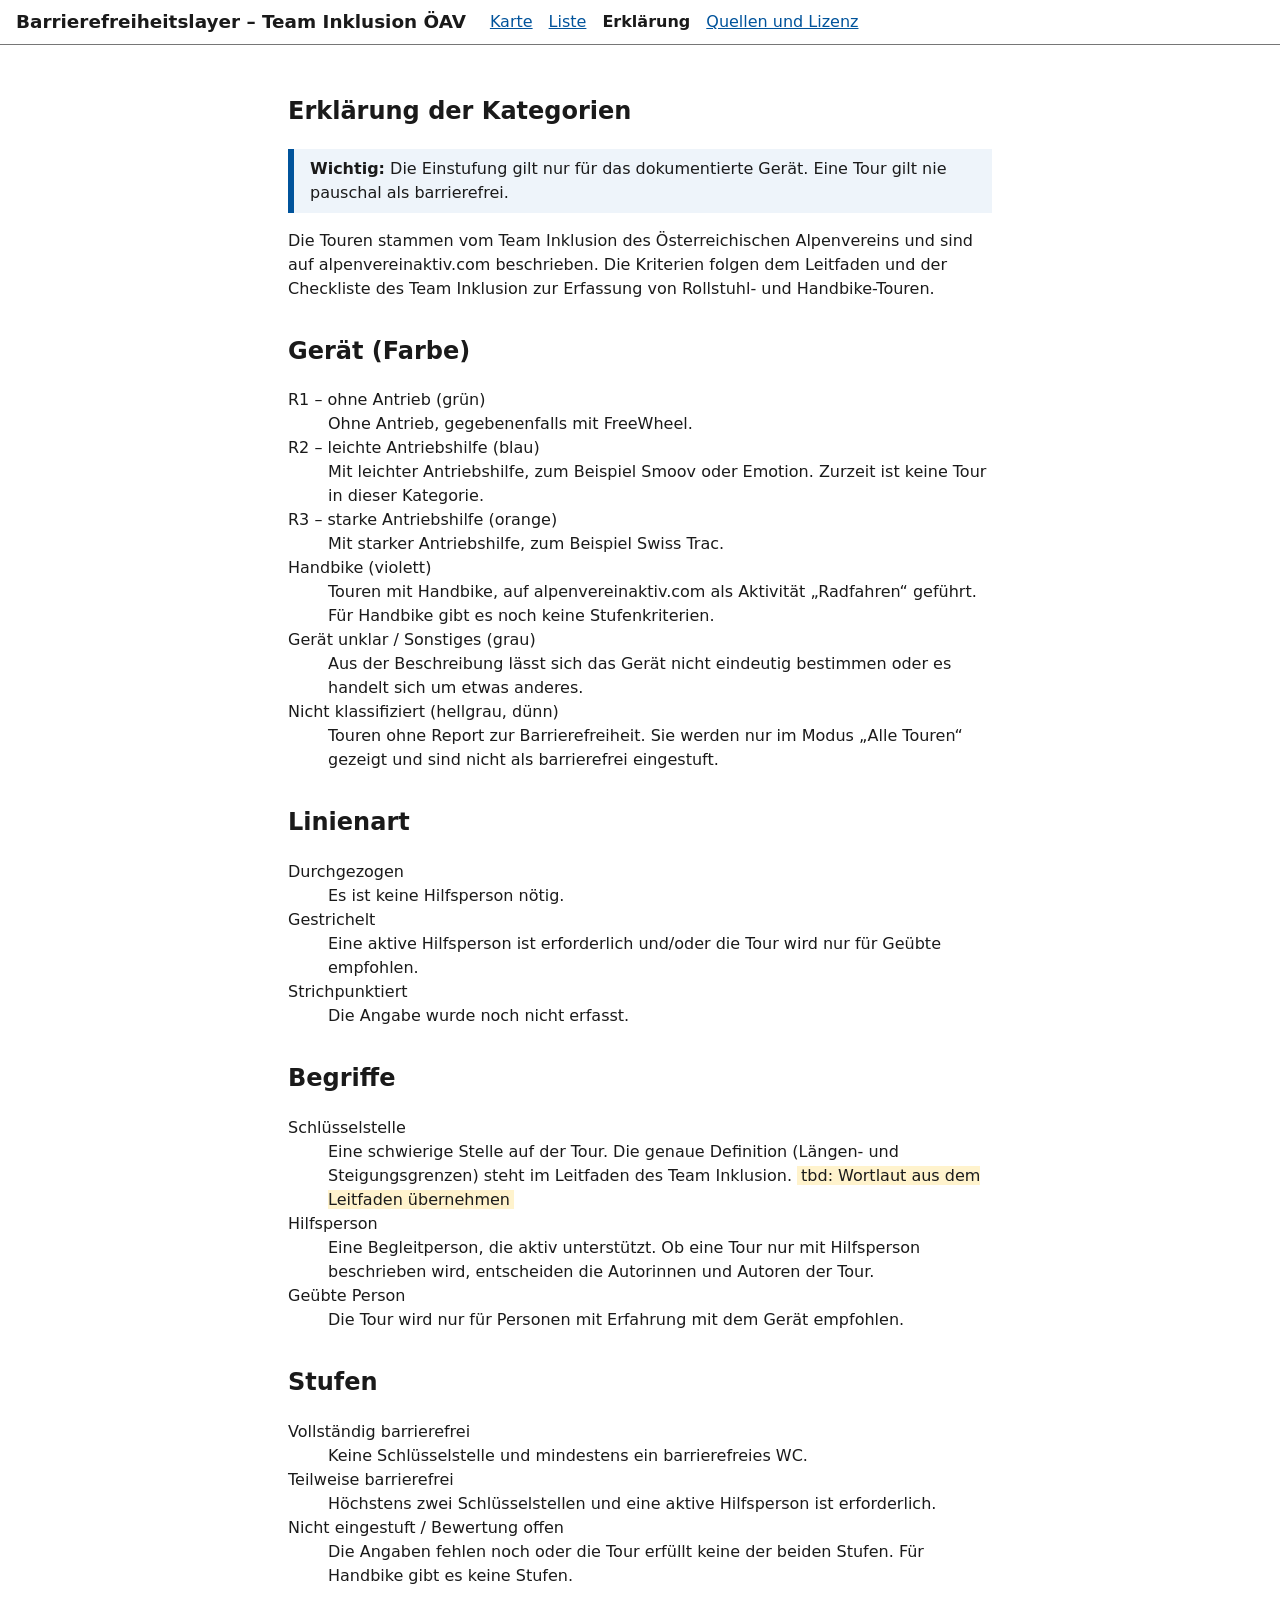
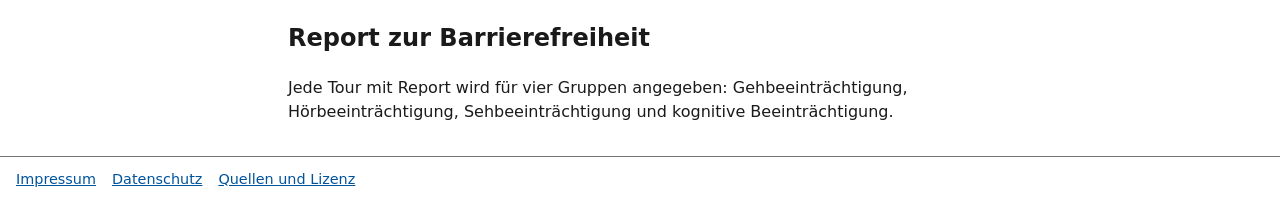
==== web/erklaerung.html @ cc4b8acf "Website-Demo Barrierefreiheitslayer: Karte, Liste, Web-Export, Doku - web/: Karte (Leaflet, OSM), Li" ====
<!DOCTYPE html>
<html lang="de">
<head>
<meta charset="utf-8">
<meta name="viewport" content="width=device-width, initial-scale=1">
<title>Erklärung der Kategorien – Barrierefreiheitslayer Team Inklusion ÖAV</title>
<link rel="stylesheet" href="style.css">
</head>
<body>
<main id="inhalt" class="text" tabindex="-1">
<h2>Erklärung der Kategorien</h2>
<p class="hinweis"><strong>Wichtig:</strong> Die Einstufung gilt nur für das dokumentierte Gerät. Eine Tour gilt nie pauschal als barrierefrei.</p>
<p>Die Touren stammen vom Team Inklusion des Österreichischen Alpenvereins und sind auf alpenvereinaktiv.com beschrieben. Die Kriterien folgen dem Leitfaden und der Checkliste des Team Inklusion zur Erfassung von Rollstuhl- und Handbike-Touren.</p>
<h2>Gerät (Farbe)</h2>
<dl>
<dt>R1 – ohne Antrieb (grün)</dt><dd>Ohne Antrieb, gegebenenfalls mit FreeWheel.</dd>
<dt>R2 – leichte Antriebshilfe (blau)</dt><dd>Mit leichter Antriebshilfe, zum Beispiel Smoov oder Emotion. Zurzeit ist keine Tour in dieser Kategorie.</dd>
<dt>R3 – starke Antriebshilfe (orange)</dt><dd>Mit starker Antriebshilfe, zum Beispiel Swiss Trac.</dd>
<dt>Handbike (violett)</dt><dd>Touren mit Handbike, auf alpenvereinaktiv.com als Aktivität „Radfahren“ geführt. Für Handbike gibt es noch keine Stufenkriterien.</dd>
<dt>Gerät unklar / Sonstiges (grau)</dt><dd>Aus der Beschreibung lässt sich das Gerät nicht eindeutig bestimmen oder es handelt sich um etwas anderes.</dd>
<dt>Nicht klassifiziert (hellgrau, dünn)</dt><dd>Touren ohne Report zur Barrierefreiheit. Sie werden nur im Modus „Alle Touren“ gezeigt und sind nicht als barrierefrei eingestuft.</dd>
</dl>
<h2>Linienart</h2>
<dl>
<dt>Durchgezogen</dt><dd>Es ist keine Hilfsperson nötig.</dd>
<dt>Gestrichelt</dt><dd>Eine aktive Hilfsperson ist erforderlich und/oder die Tour wird nur für Geübte empfohlen.</dd>
<dt>Strichpunktiert</dt><dd>Die Angabe wurde noch nicht erfasst.</dd>
</dl>
<h2>Begriffe</h2>
<dl>
<dt>Schlüsselstelle</dt><dd>Eine schwierige Stelle auf der Tour. Die genaue Definition (Längen- und Steigungsgrenzen) steht im Leitfaden des Team Inklusion. <span class="tbd">tbd: Wortlaut aus dem Leitfaden übernehmen</span></dd>
<dt>Hilfsperson</dt><dd>Eine Begleitperson, die aktiv unterstützt. Ob eine Tour nur mit Hilfsperson beschrieben wird, entscheiden die Autorinnen und Autoren der Tour.</dd>
<dt>Geübte Person</dt><dd>Die Tour wird nur für Personen mit Erfahrung mit dem Gerät empfohlen.</dd>
</dl>
<h2>Stufen</h2>
<dl>
<dt>Vollständig barrierefrei</dt><dd>Keine Schlüsselstelle und mindestens ein barrierefreies WC.</dd>
<dt>Teilweise barrierefrei</dt><dd>Höchstens zwei Schlüsselstellen und eine aktive Hilfsperson ist erforderlich.</dd>
<dt>Nicht eingestuft / Bewertung offen</dt><dd>Die Angaben fehlen noch oder die Tour erfüllt keine der beiden Stufen. Für Handbike gibt es keine Stufen.</dd>
</dl>
<h2>Report zur Barrierefreiheit</h2>
<p>Jede Tour mit Report wird für vier Gruppen angegeben: Gehbeeinträchtigung, Hörbeeinträchtigung, Sehbeeinträchtigung und kognitive Beeinträchtigung.</p>
</main>
<script src="common.js"></script>
<script>seiteAufbauen("erklaerung.html");</script>
</body>
</html>
---- web/style.css ----
:root { --fg:#1a1a1a; --bg:#fff; --akzent:#00539b; --rand:#767676; --fokus:#ffbf00; }
* { box-sizing: border-box; }
body { margin:0; font:1rem/1.5 system-ui, -apple-system, "Segoe UI", Roboto, sans-serif; color:var(--fg); background:var(--bg); }
a { color:var(--akzent); }
a:focus-visible, button:focus-visible, input:focus-visible, select:focus-visible, summary:focus-visible, th button:focus-visible {
  outline:3px solid var(--fokus); outline-offset:2px; box-shadow:0 0 0 5px #000; }
.skip { position:absolute; left:.5rem; top:-4rem; background:#000; color:#fff; padding:.5rem 1rem; z-index:3000; }
.skip:focus { top:.5rem; }
header.site { display:flex; flex-wrap:wrap; align-items:center; gap:.5rem 1.5rem; padding:.5rem 1rem; border-bottom:1px solid var(--rand); }
header.site h1 { font-size:1.15rem; margin:0; }
header.site nav ul { display:flex; flex-wrap:wrap; gap:.25rem 1rem; list-style:none; margin:0; padding:0; }
nav a[aria-current="page"] { font-weight:700; text-decoration:none; color:var(--fg); }
footer.site { padding:.75rem 1rem; border-top:1px solid var(--rand); font-size:.9rem; }
footer.site ul { display:flex; flex-wrap:wrap; gap:.25rem 1rem; list-style:none; margin:0; padding:0; }
main.text { max-width:46rem; margin:0 auto; padding:1rem; }
main.text h2 { margin-top:2rem; }
.hinweis { border-left:6px solid var(--akzent); background:#eef4fa; padding:.5rem 1rem; }
.entwurf { background:#fff3cd; border:1px solid #7a5c00; padding:.25rem .5rem; margin:.25rem 0; }
.tbd { background:#fff3cd; padding:0 .25rem; }

/* Kartenseite */
body.karte { display:flex; flex-direction:column; height:100vh; height:100dvh; }
body.karte .layout { flex:1; display:flex; min-height:0; }
#steuerung { width:21rem; max-width:40%; overflow:auto; padding:.75rem 1rem; border-right:1px solid var(--rand); }
#steuerung fieldset { border:1px solid var(--rand); margin:0 0 .75rem; padding:.5rem .75rem; }
#steuerung legend { font-weight:700; padding:0 .25rem; }
#steuerung label { display:block; margin:.25rem 0; }
#map { flex:1; min-width:0; }
#zaehlung { font-weight:700; }
.legende { list-style:none; padding:0; margin:0; }
.legende li { display:flex; align-items:center; gap:.5rem; margin:.25rem 0; }
.legende svg { flex:none; }
.notiz { font-size:.9rem; }
.leaflet-popup-content { font-size:.95rem; line-height:1.4; }
.leaflet-popup-content h3 { margin:0 0 .25rem; font-size:1.05rem; }
.leaflet-popup-content dl { margin:.25rem 0; display:grid; grid-template-columns:auto 1fr; gap:0 .5rem; }
.leaflet-popup-content dt { font-weight:700; }
.leaflet-popup-content dd { margin:0; }
.leaflet-container a { color:var(--akzent); }
@media (max-width: 700px) {
  body.karte .layout { flex-direction:column-reverse; }
  #steuerung { width:100%; max-width:none; max-height:42%; border-right:0; border-top:1px solid var(--rand); }
  #map { min-height:50%; }
}

/* Liste */
main.liste { padding:1rem; }
.filterleiste { display:flex; flex-wrap:wrap; gap:.5rem 1.5rem; align-items:flex-end; margin-bottom:1rem; }
.filterleiste fieldset { border:1px solid var(--rand); }
.tabellenrahmen { overflow-x:auto; }
table { border-collapse:collapse; width:100%; }
th, td { border:1px solid var(--rand); padding:.4rem .6rem; text-align:left; vertical-align:top; }
th { background:#f0f0f0; }
th button { all:unset; cursor:pointer; font-weight:700; padding:.1rem .2rem; }
.chip { display:inline-block; width:1rem; height:1rem; border-radius:50%; vertical-align:-.15rem; margin-right:.3rem; border:1px solid #000; }
.sr-only { position:absolute; width:1px; height:1px; overflow:hidden; clip:rect(0 0 0 0); white-space:nowrap; }
@media (prefers-reduced-motion: reduce) { * { transition:none !important; animation:none !important; } }
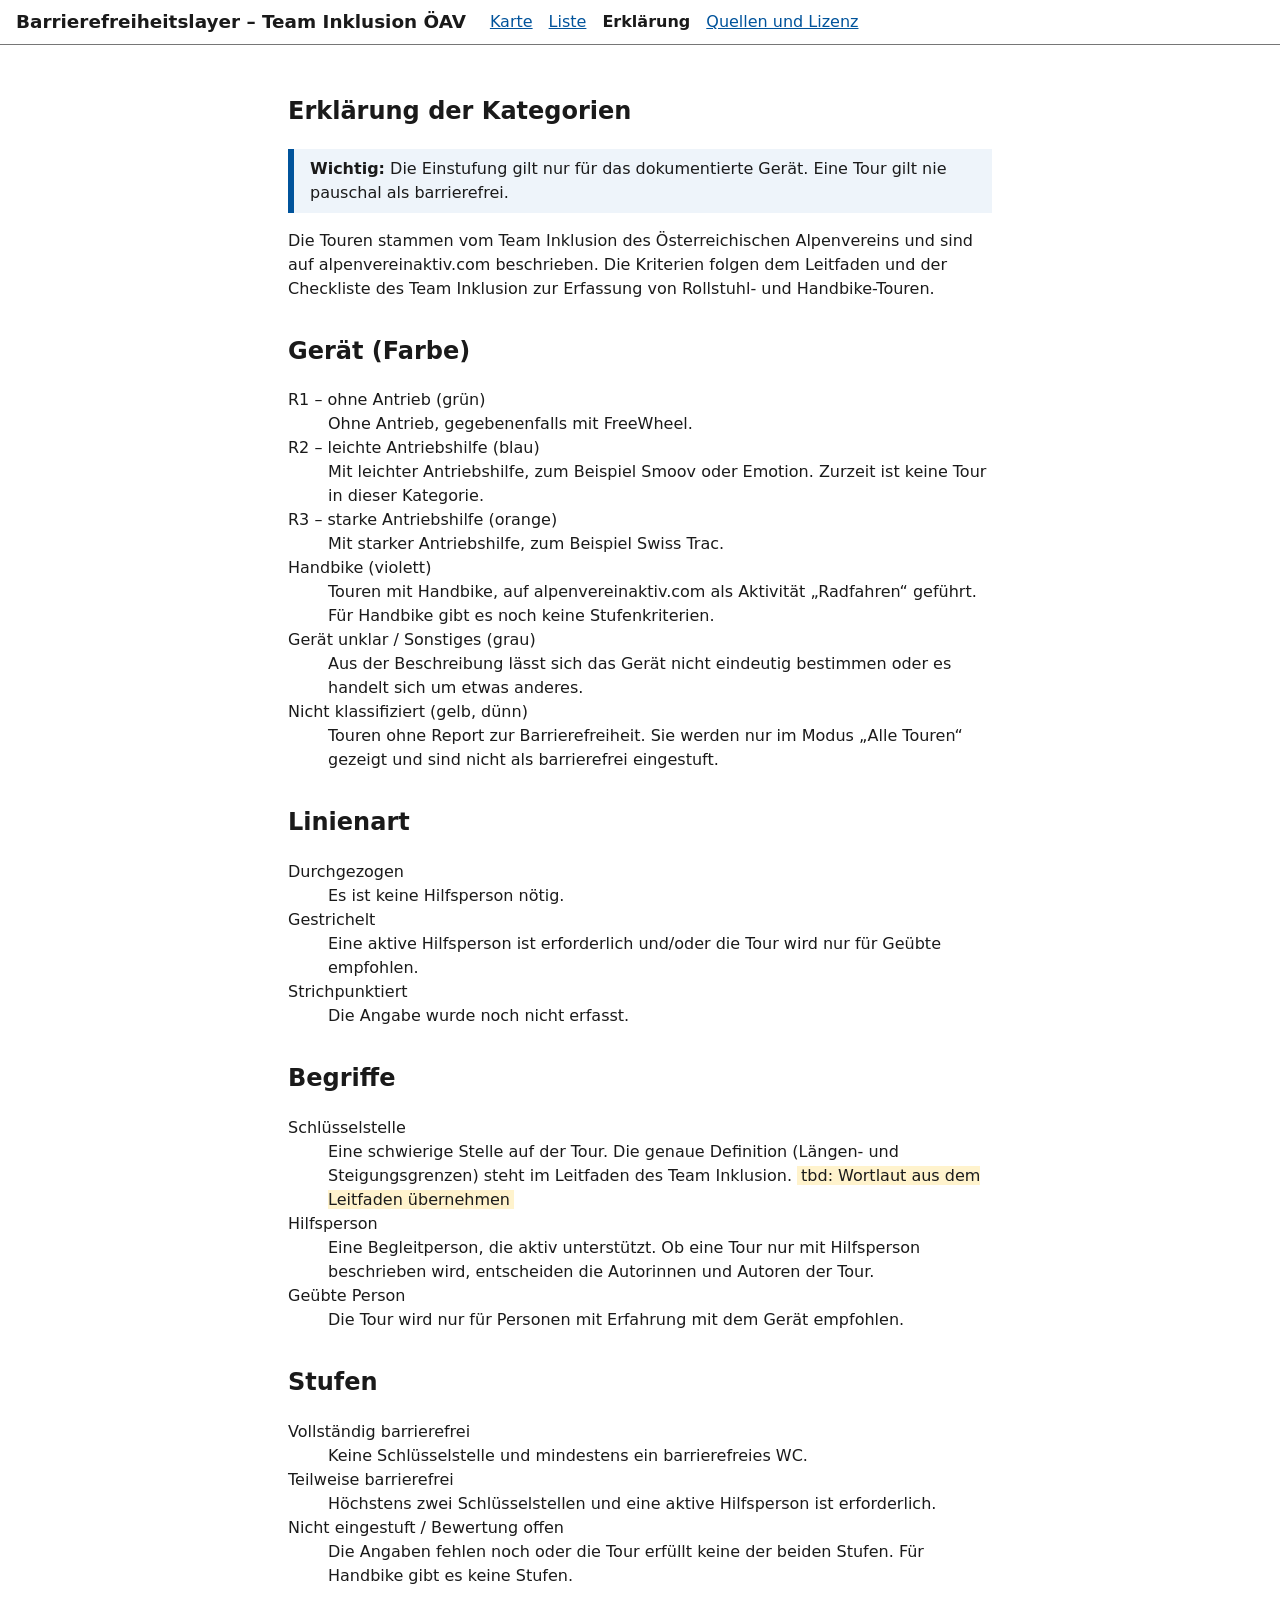
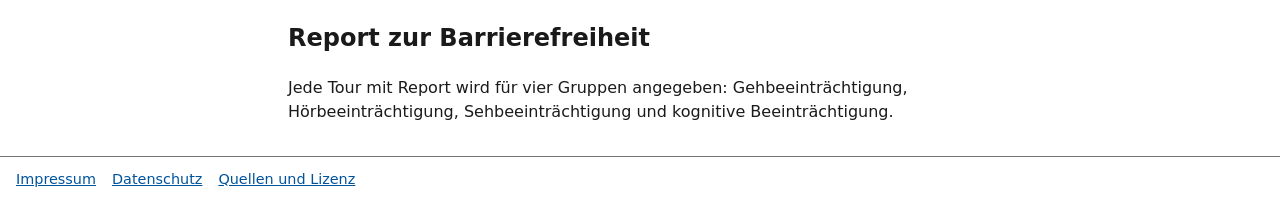
==== commit f6200ec5: "Nicht klassifizierte Touren gelb statt grau darstellen, Linie 3 px; PDFs Leitfaden/Checkliste" ====
--- a/web/erklaerung.html
+++ b/web/erklaerung.html
@@ -18,7 +18,7 @@
 <dt>R3 – starke Antriebshilfe (orange)</dt><dd>Mit starker Antriebshilfe, zum Beispiel Swiss Trac.</dd>
 <dt>Handbike (violett)</dt><dd>Touren mit Handbike, auf alpenvereinaktiv.com als Aktivität „Radfahren“ geführt. Für Handbike gibt es noch keine Stufenkriterien.</dd>
 <dt>Gerät unklar / Sonstiges (grau)</dt><dd>Aus der Beschreibung lässt sich das Gerät nicht eindeutig bestimmen oder es handelt sich um etwas anderes.</dd>
-<dt>Nicht klassifiziert (hellgrau, dünn)</dt><dd>Touren ohne Report zur Barrierefreiheit. Sie werden nur im Modus „Alle Touren“ gezeigt und sind nicht als barrierefrei eingestuft.</dd>
+<dt>Nicht klassifiziert (gelb, dünn)</dt><dd>Touren ohne Report zur Barrierefreiheit. Sie werden nur im Modus „Alle Touren“ gezeigt und sind nicht als barrierefrei eingestuft.</dd>
 </dl>
 <h2>Linienart</h2>
 <dl>
